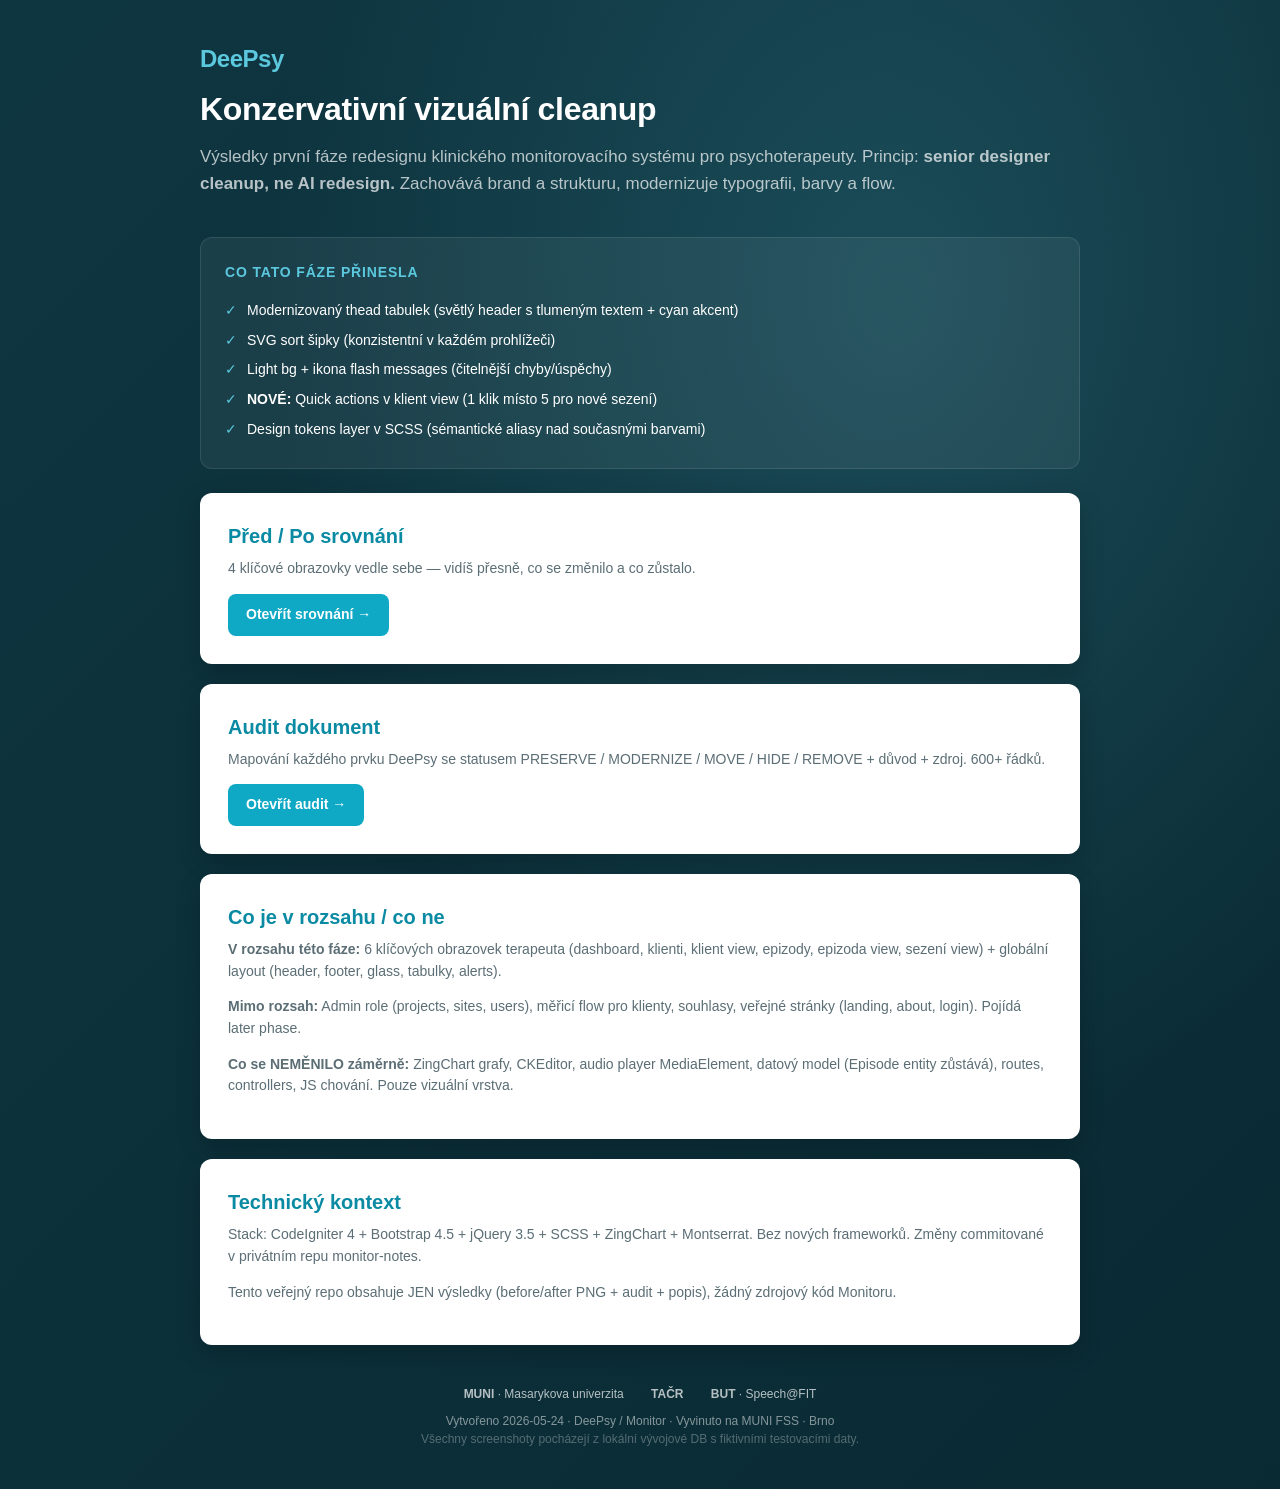
==== index.html @ 5b25ebbd "Initial — DeePsy redesign results" ====
<!doctype html>
<html lang="cs">
<head>
<meta charset="utf-8">
<meta name="viewport" content="width=device-width, initial-scale=1">
<title>DeePsy redesign — výsledky konzervativního vizuálního cleanup</title>
<style>
* { box-sizing: border-box; margin: 0; padding: 0; }
body {
	font-family: -apple-system, BlinkMacSystemFont, 'Segoe UI', sans-serif;
	background:
		radial-gradient(ellipse at 70% 20%, rgba(91, 200, 221, 0.18) 0%, transparent 50%),
		linear-gradient(135deg, #0E3641 0%, #0A2A33 100%);
	min-height: 100vh;
	color: #fff;
	font-size: 15px;
	line-height: 1.55;
	padding: 40px 24px;
}
.container { max-width: 880px; margin: 0 auto; }
.brand {
	font-size: 24px;
	font-weight: 700;
	color: #5BC8DD;
	letter-spacing: -0.02em;
	margin-bottom: 8px;
}
h1 { font-size: 32px; margin-bottom: 8px; letter-spacing: -0.01em; }
.subtitle { color: rgba(255,255,255,0.7); margin-bottom: 40px; font-size: 17px; line-height: 1.6; }
.card {
	background: #fff;
	color: #2C2C2C;
	border-radius: 12px;
	padding: 28px;
	margin-bottom: 20px;
	box-shadow: 0 8px 24px rgba(0,0,0,0.2);
}
.card h2 { font-size: 20px; margin-bottom: 6px; color: #0A8AA3; }
.card .desc { color: #5B6E75; margin-bottom: 14px; font-size: 14px; }
.card a.cta {
	display: inline-block;
	padding: 10px 18px;
	background: #0FA9C6;
	color: #fff;
	border-radius: 8px;
	text-decoration: none;
	font-weight: 600;
	font-size: 14px;
	transition: background 0.15s;
}
.card a.cta:hover { background: #0A8AA3; }
.card a.secondary {
	display: inline-block;
	padding: 10px 18px;
	border: 1px solid #DDE6E8;
	color: #2C2C2C;
	border-radius: 8px;
	text-decoration: none;
	font-weight: 500;
	font-size: 14px;
	margin-left: 8px;
	transition: background 0.15s;
}
.card a.secondary:hover { background: #F7FAFB; }
.principles {
	background: rgba(255,255,255,0.06);
	border: 1px solid rgba(255,255,255,0.1);
	border-radius: 12px;
	padding: 24px;
	margin-bottom: 24px;
}
.principles h3 { font-size: 14px; text-transform: uppercase; letter-spacing: 0.06em; color: #5BC8DD; margin-bottom: 12px; }
.principles ul { list-style: none; }
.principles li { padding: 4px 0; font-size: 14px; }
.principles li::before { content: '✓'; margin-right: 10px; color: #5BC8DD; }
.footer { text-align: center; color: rgba(255,255,255,0.5); font-size: 12px; margin-top: 40px; }
.footer .brand-logos { margin-bottom: 8px; }
.footer .brand-logos span { margin: 0 12px; color: rgba(255,255,255,0.7); }
</style>
</head>
<body>

<div class="container">

	<div class="brand">DeePsy</div>
	<h1>Konzervativní vizuální cleanup</h1>
	<p class="subtitle">
		Výsledky první fáze redesignu klinického monitorovacího systému pro psychoterapeuty.
		Princip: <strong>senior designer cleanup, ne AI redesign.</strong> Zachovává brand a strukturu,
		modernizuje typografii, barvy a flow.
	</p>

	<div class="principles">
		<h3>Co tato fáze přinesla</h3>
		<ul>
			<li>Modernizovaný thead tabulek (světlý header s tlumeným textem + cyan akcent)</li>
			<li>SVG sort šipky (konzistentní v každém prohlížeči)</li>
			<li>Light bg + ikona flash messages (čitelnější chyby/úspěchy)</li>
			<li><strong>NOVÉ:</strong> Quick actions v klient view (1 klik místo 5 pro nové sezení)</li>
			<li>Design tokens layer v SCSS (sémantické aliasy nad současnými barvami)</li>
		</ul>
	</div>

	<div class="card">
		<h2>Před / Po srovnání</h2>
		<p class="desc">4 klíčové obrazovky vedle sebe — vidíš přesně, co se změnilo a co zůstalo.</p>
		<a href="before-after.html" class="cta">Otevřít srovnání →</a>
	</div>

	<div class="card">
		<h2>Audit dokument</h2>
		<p class="desc">Mapování každého prvku DeePsy se statusem PRESERVE / MODERNIZE / MOVE / HIDE / REMOVE
		+ důvod + zdroj. 600+ řádků.</p>
		<a href="AUDIT.md" class="cta">Otevřít audit →</a>
	</div>

	<div class="card">
		<h2>Co je v rozsahu / co ne</h2>
		<p class="desc">
			<strong>V rozsahu této fáze:</strong> 6 klíčových obrazovek terapeuta (dashboard, klienti, klient view,
			epizody, epizoda view, sezení view) + globální layout (header, footer, glass, tabulky, alerts).
		</p>
		<p class="desc">
			<strong>Mimo rozsah:</strong> Admin role (projects, sites, users), měřicí flow pro klienty,
			souhlasy, veřejné stránky (landing, about, login). Pojídá later phase.
		</p>
		<p class="desc">
			<strong>Co se NEMĚNILO záměrně:</strong> ZingChart grafy, CKEditor, audio player MediaElement,
			datový model (Episode entity zůstává), routes, controllers, JS chování. Pouze vizuální vrstva.
		</p>
	</div>

	<div class="card">
		<h2>Technický kontext</h2>
		<p class="desc">
			Stack: CodeIgniter 4 + Bootstrap 4.5 + jQuery 3.5 + SCSS + ZingChart + Montserrat.
			Bez nových frameworků. Změny commitované v privátním repu monitor-notes.
		</p>
		<p class="desc">
			Tento veřejný repo obsahuje JEN výsledky (before/after PNG + audit + popis), žádný
			zdrojový kód Monitoru.
		</p>
	</div>

	<div class="footer">
		<div class="brand-logos">
			<span><strong>MUNI</strong> · Masarykova univerzita</span>
			<span><strong>TAČR</strong></span>
			<span><strong>BUT</strong> · Speech@FIT</span>
		</div>
		Vytvořeno 2026-05-24 · DeePsy / Monitor · Vyvinuto na MUNI FSS · Brno<br>
		<span style="opacity: 0.6">Všechny screenshoty pocházejí z lokální vývojové DB s fiktivními testovacími daty.</span>
	</div>

</div>

</body>
</html>
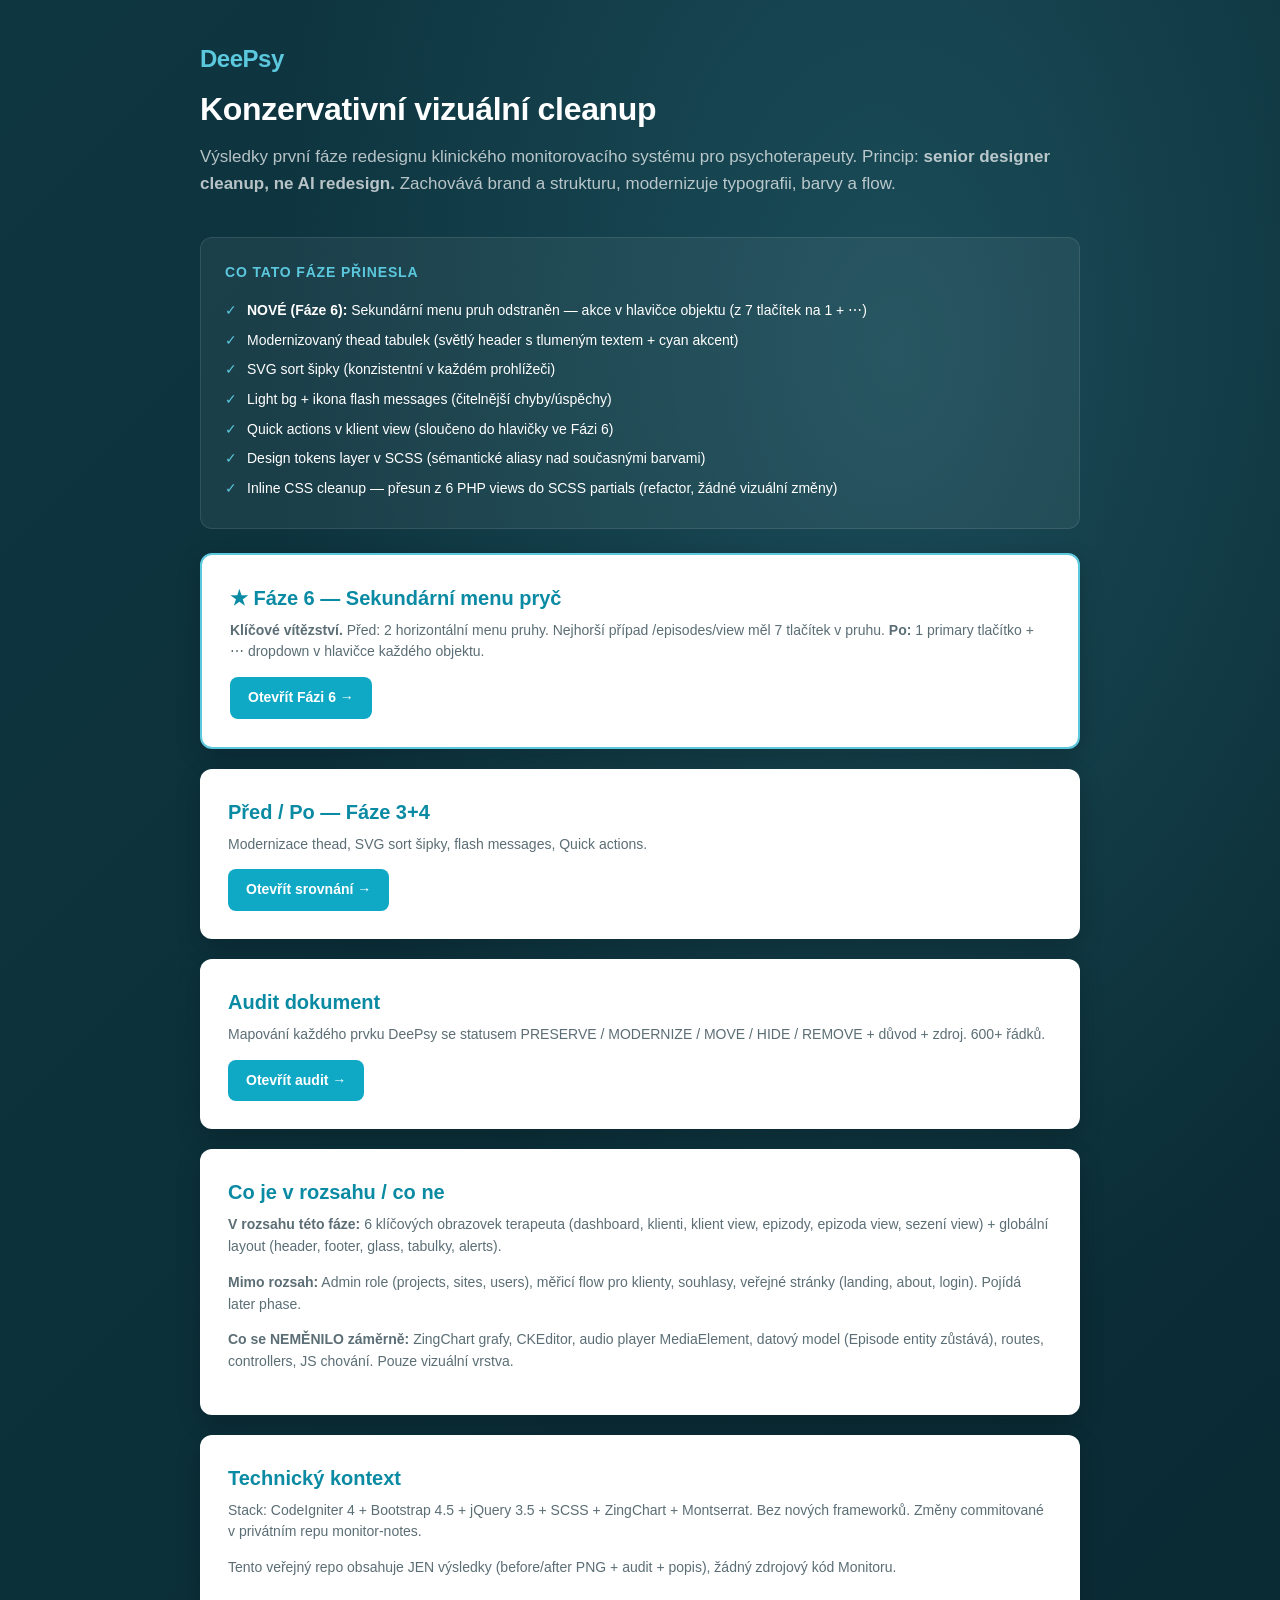
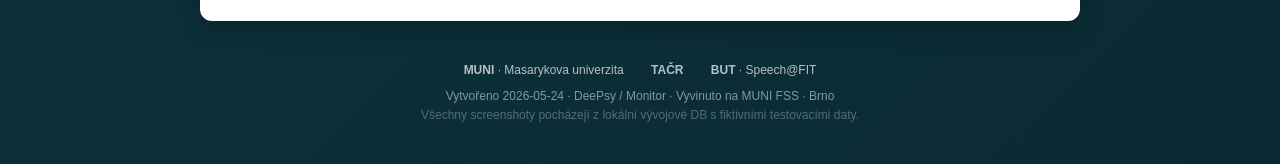
==== commit be062dd3: "Add Fáze 6 — sekundární menu pruh odstraněn (akce v hlavičce objektu)" ====
--- a/index.html
+++ b/index.html
@@ -93,17 +93,25 @@
 	<div class="principles">
 		<h3>Co tato fáze přinesla</h3>
 		<ul>
+			<li><strong>NOVÉ (Fáze 6):</strong> Sekundární menu pruh odstraněn — akce v hlavičce objektu (z 7 tlačítek na 1 + ⋯)</li>
 			<li>Modernizovaný thead tabulek (světlý header s tlumeným textem + cyan akcent)</li>
 			<li>SVG sort šipky (konzistentní v každém prohlížeči)</li>
 			<li>Light bg + ikona flash messages (čitelnější chyby/úspěchy)</li>
-			<li><strong>NOVÉ:</strong> Quick actions v klient view (1 klik místo 5 pro nové sezení)</li>
+			<li>Quick actions v klient view (sloučeno do hlavičky ve Fázi 6)</li>
 			<li>Design tokens layer v SCSS (sémantické aliasy nad současnými barvami)</li>
+			<li>Inline CSS cleanup — přesun z 6 PHP views do SCSS partials (refactor, žádné vizuální změny)</li>
 		</ul>
 	</div>
 
+	<div class="card" style="border: 2px solid #5BC8DD;">
+		<h2>★ Fáze 6 — Sekundární menu pryč</h2>
+		<p class="desc"><strong>Klíčové vítězství.</strong> Před: 2 horizontální menu pruhy. Nejhorší případ /episodes/view měl 7 tlačítek v pruhu. <strong>Po:</strong> 1 primary tlačítko + ⋯ dropdown v hlavičce každého objektu.</p>
+		<a href="phase6.html" class="cta">Otevřít Fázi 6 →</a>
+	</div>
+
 	<div class="card">
-		<h2>Před / Po srovnání</h2>
-		<p class="desc">4 klíčové obrazovky vedle sebe — vidíš přesně, co se změnilo a co zůstalo.</p>
+		<h2>Před / Po — Fáze 3+4</h2>
+		<p class="desc">Modernizace thead, SVG sort šipky, flash messages, Quick actions.</p>
 		<a href="before-after.html" class="cta">Otevřít srovnání →</a>
 	</div>
 
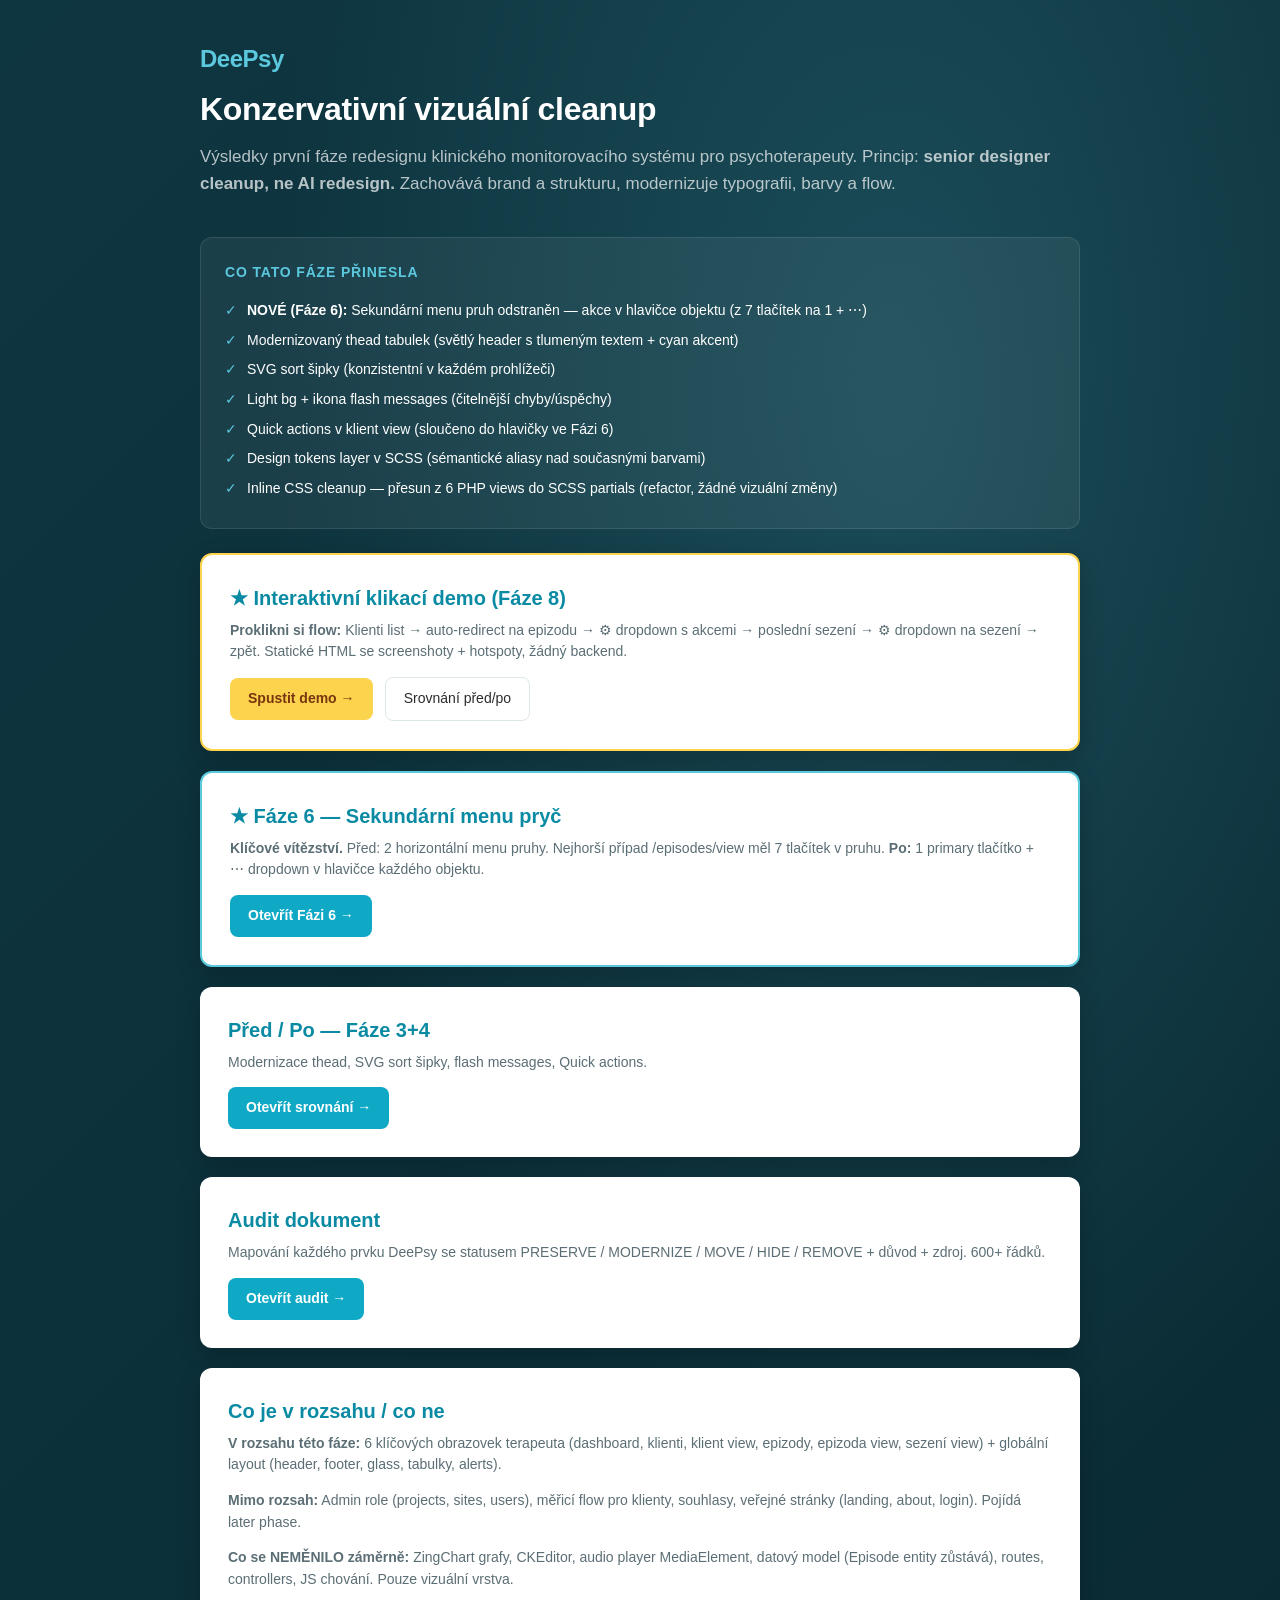
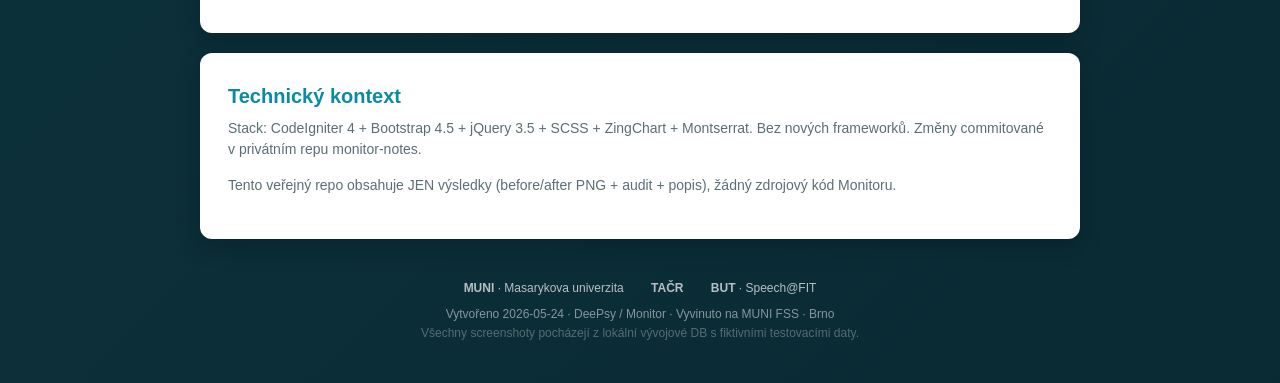
==== commit 39a15547: "Fáze 8: interaktivní klikací demo + fix sessions/view PŘED screenshot Část A — fix before-after.html" ====
--- a/index.html
+++ b/index.html
@@ -103,6 +103,13 @@
 		</ul>
 	</div>
 
+	<div class="card" style="border: 2px solid #FCD34D;">
+		<h2>★ Interaktivní klikací demo (Fáze 8)</h2>
+		<p class="desc"><strong>Proklikni si flow:</strong> Klienti list → auto-redirect na epizodu → ⚙ dropdown s akcemi → poslední sezení → ⚙ dropdown na sezení → zpět. Statické HTML se screenshoty + hotspoty, žádný backend.</p>
+		<a href="demo/" class="cta" style="background:#FCD34D;color:#78350F;">Spustit demo →</a>
+		<a href="before-after.html" class="secondary">Srovnání před/po</a>
+	</div>
+
 	<div class="card" style="border: 2px solid #5BC8DD;">
 		<h2>★ Fáze 6 — Sekundární menu pryč</h2>
 		<p class="desc"><strong>Klíčové vítězství.</strong> Před: 2 horizontální menu pruhy. Nejhorší případ /episodes/view měl 7 tlačítek v pruhu. <strong>Po:</strong> 1 primary tlačítko + ⋯ dropdown v hlavičce každého objektu.</p>
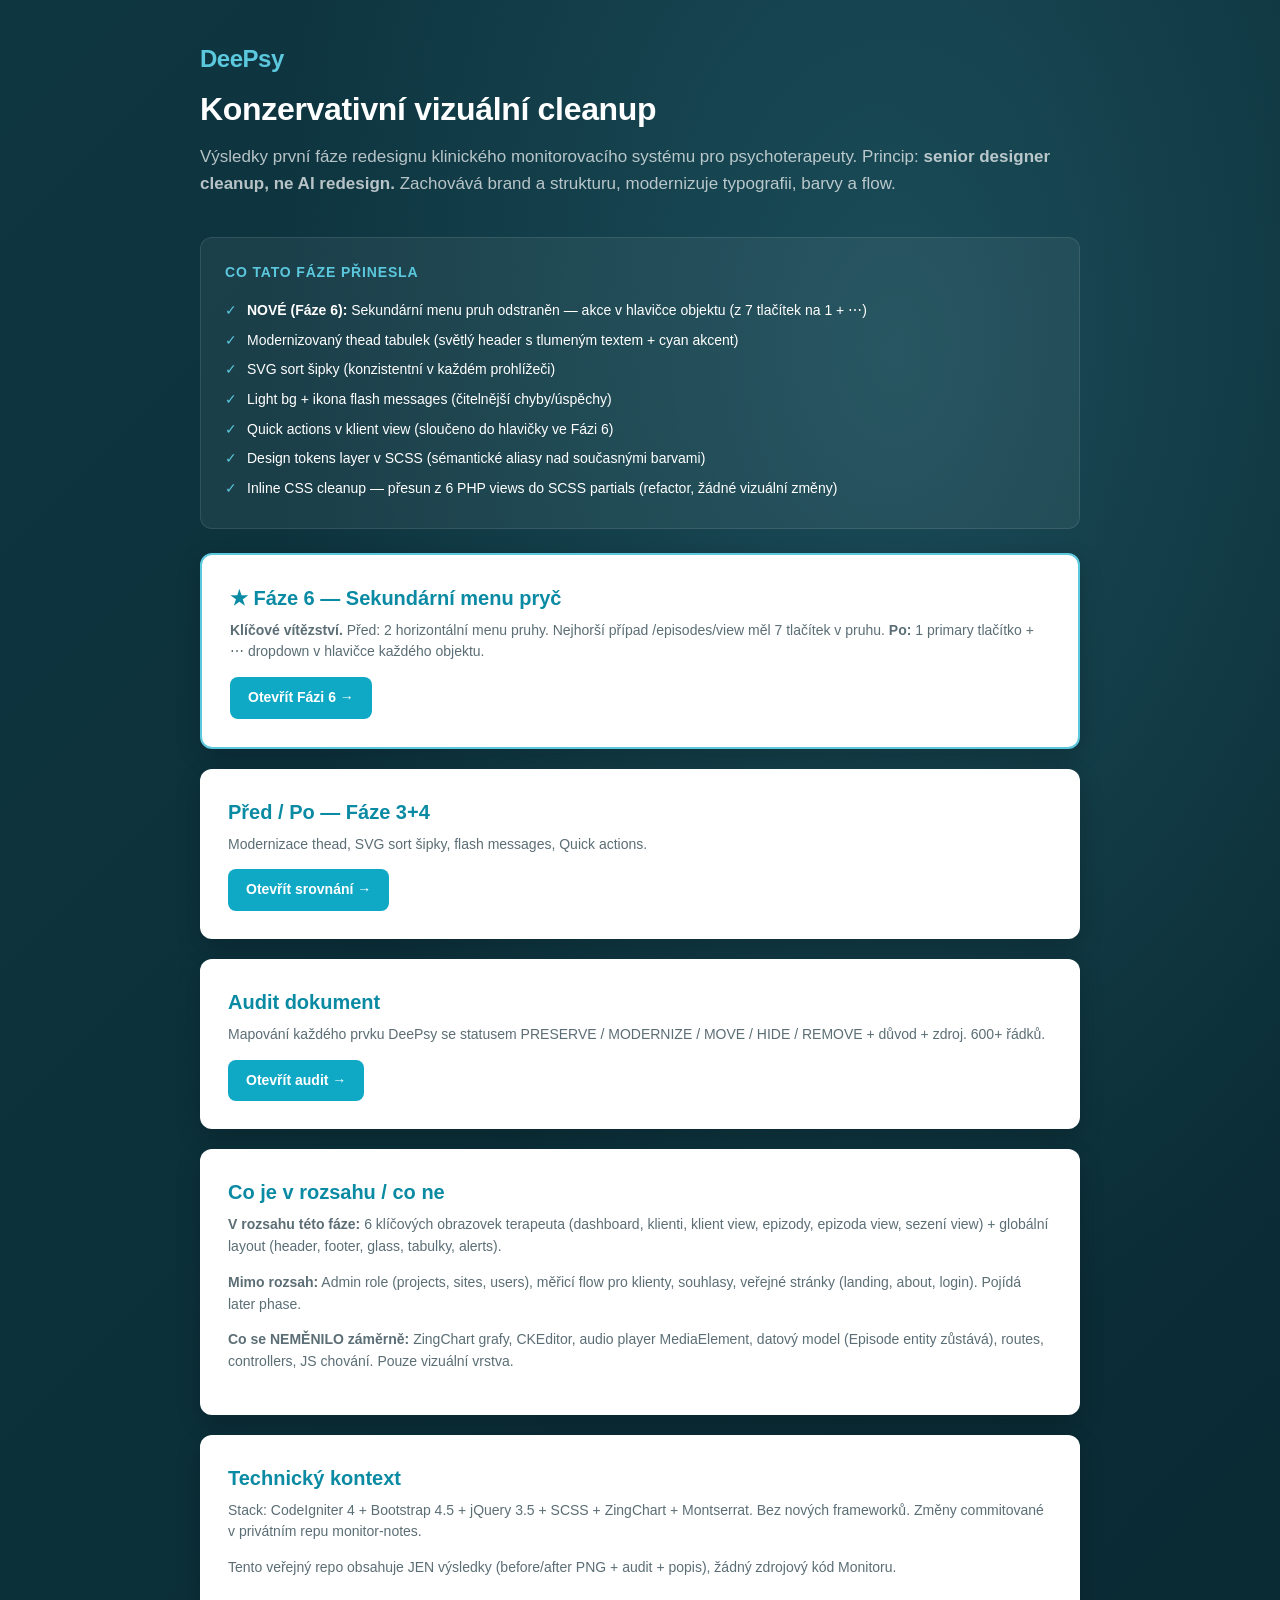
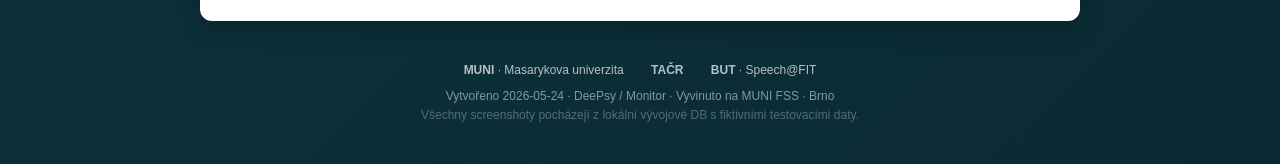
==== commit 8884001b: "Remove demo (nefunkční klikání) — zpět jen na before-after Demo s hotspoty nefungovalo jako klikací " ====
--- a/index.html
+++ b/index.html
@@ -103,13 +103,6 @@
 		</ul>
 	</div>
 
-	<div class="card" style="border: 2px solid #FCD34D;">
-		<h2>★ Interaktivní klikací demo (Fáze 8)</h2>
-		<p class="desc"><strong>Proklikni si flow:</strong> Klienti list → auto-redirect na epizodu → ⚙ dropdown s akcemi → poslední sezení → ⚙ dropdown na sezení → zpět. Statické HTML se screenshoty + hotspoty, žádný backend.</p>
-		<a href="demo/" class="cta" style="background:#FCD34D;color:#78350F;">Spustit demo →</a>
-		<a href="before-after.html" class="secondary">Srovnání před/po</a>
-	</div>
-
 	<div class="card" style="border: 2px solid #5BC8DD;">
 		<h2>★ Fáze 6 — Sekundární menu pryč</h2>
 		<p class="desc"><strong>Klíčové vítězství.</strong> Před: 2 horizontální menu pruhy. Nejhorší případ /episodes/view měl 7 tlačítek v pruhu. <strong>Po:</strong> 1 primary tlačítko + ⋯ dropdown v hlavičce každého objektu.</p>
